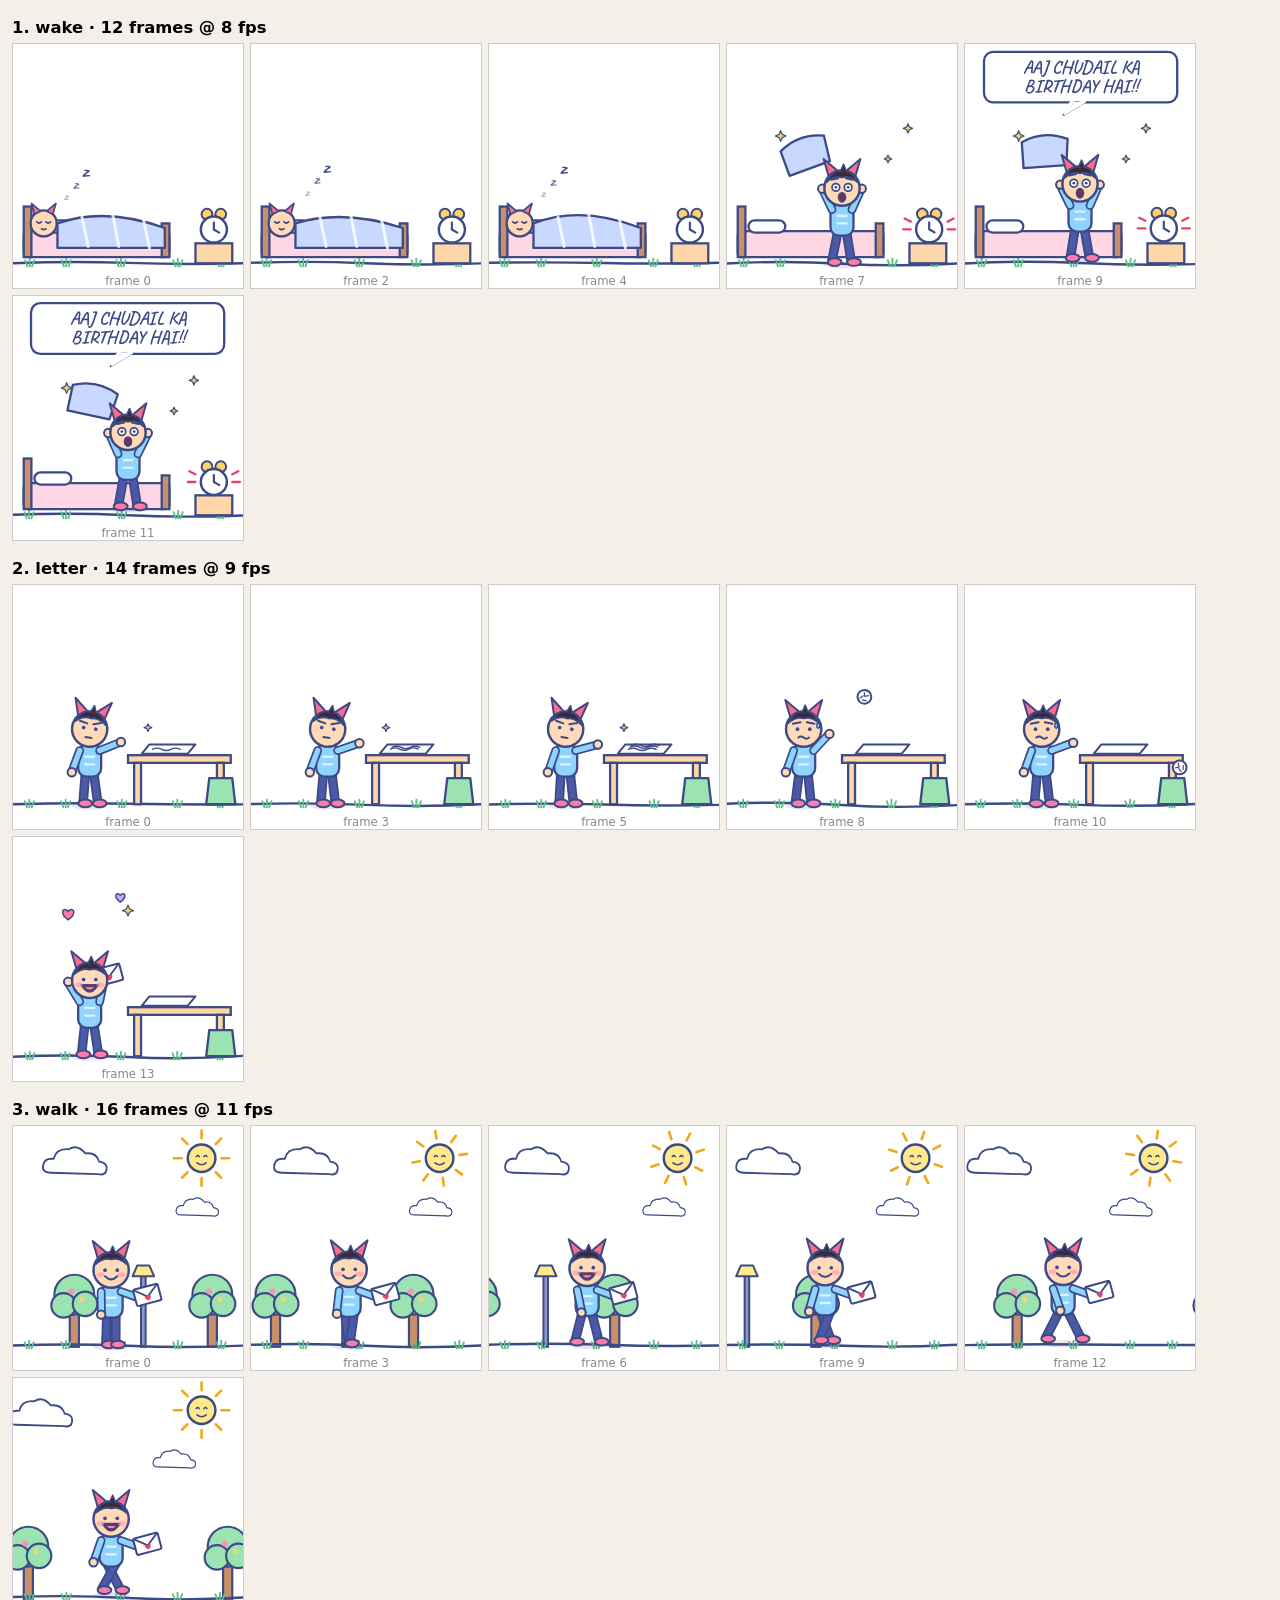
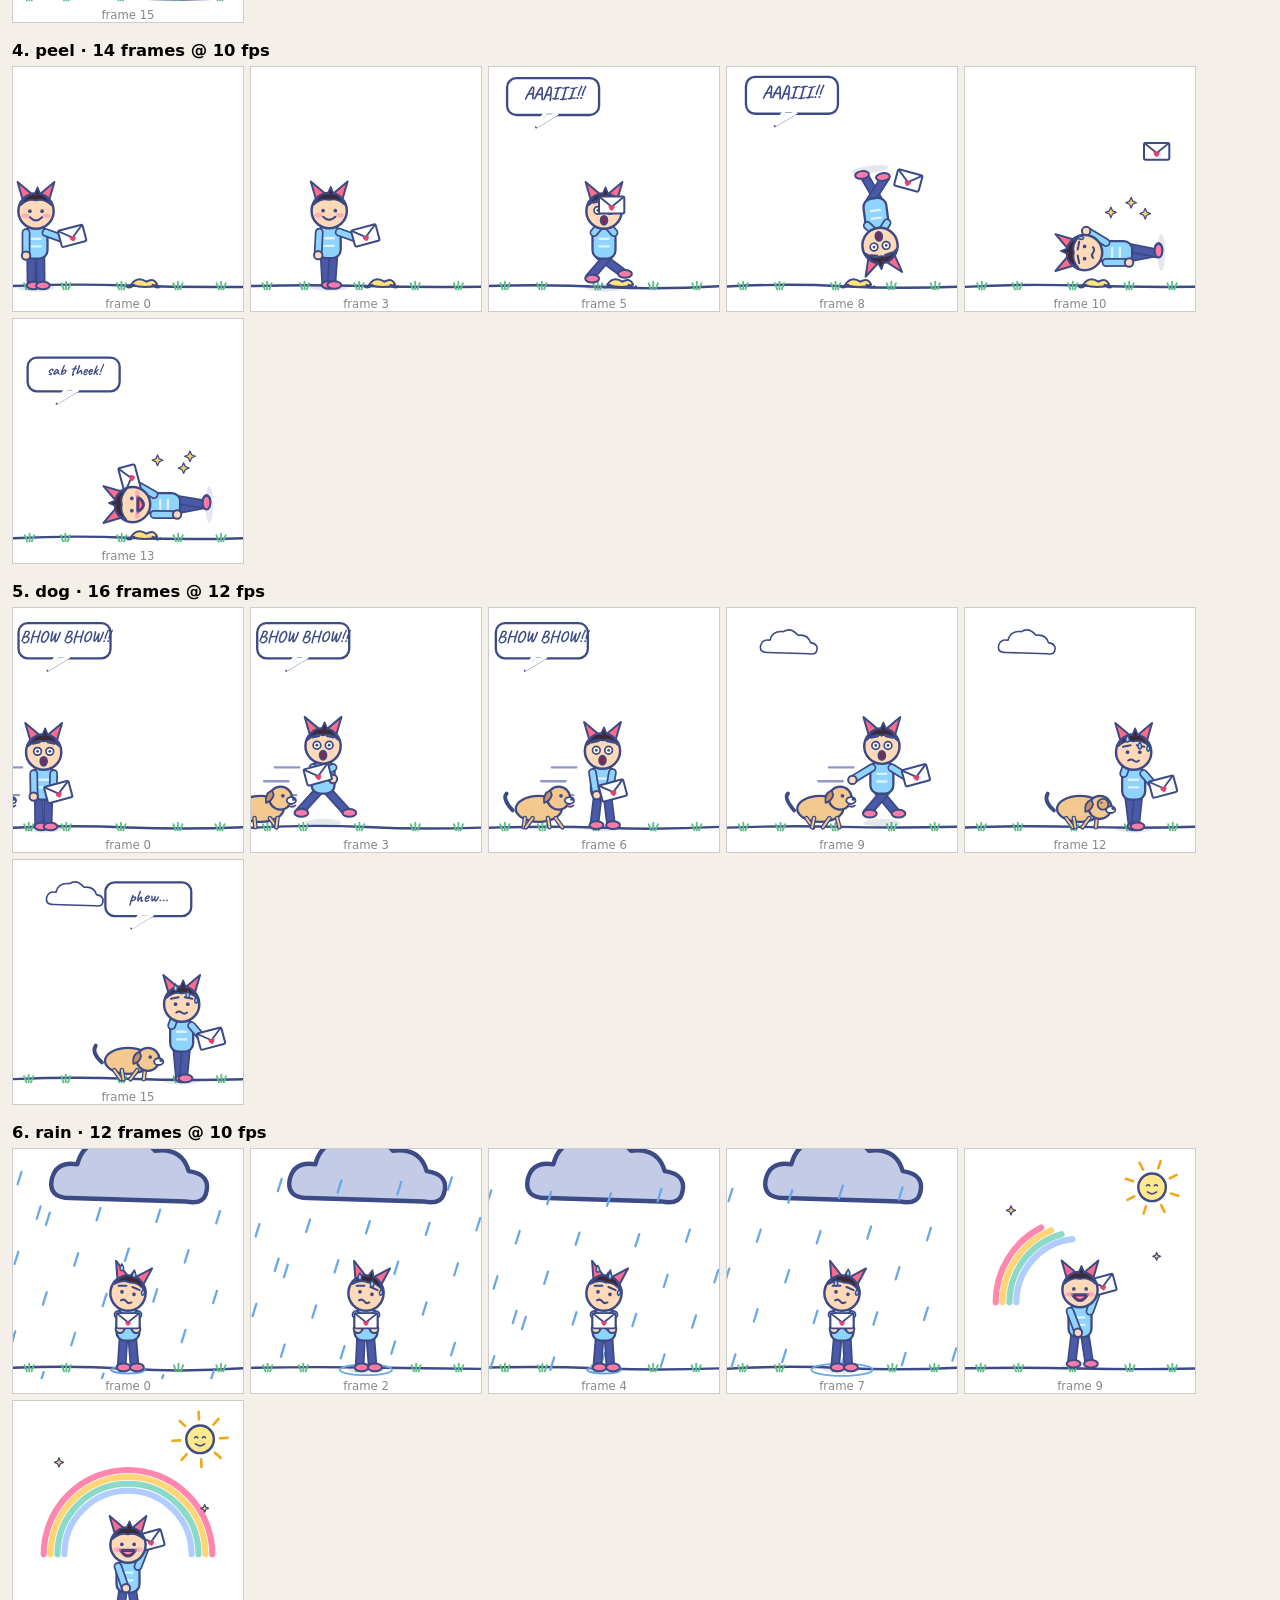
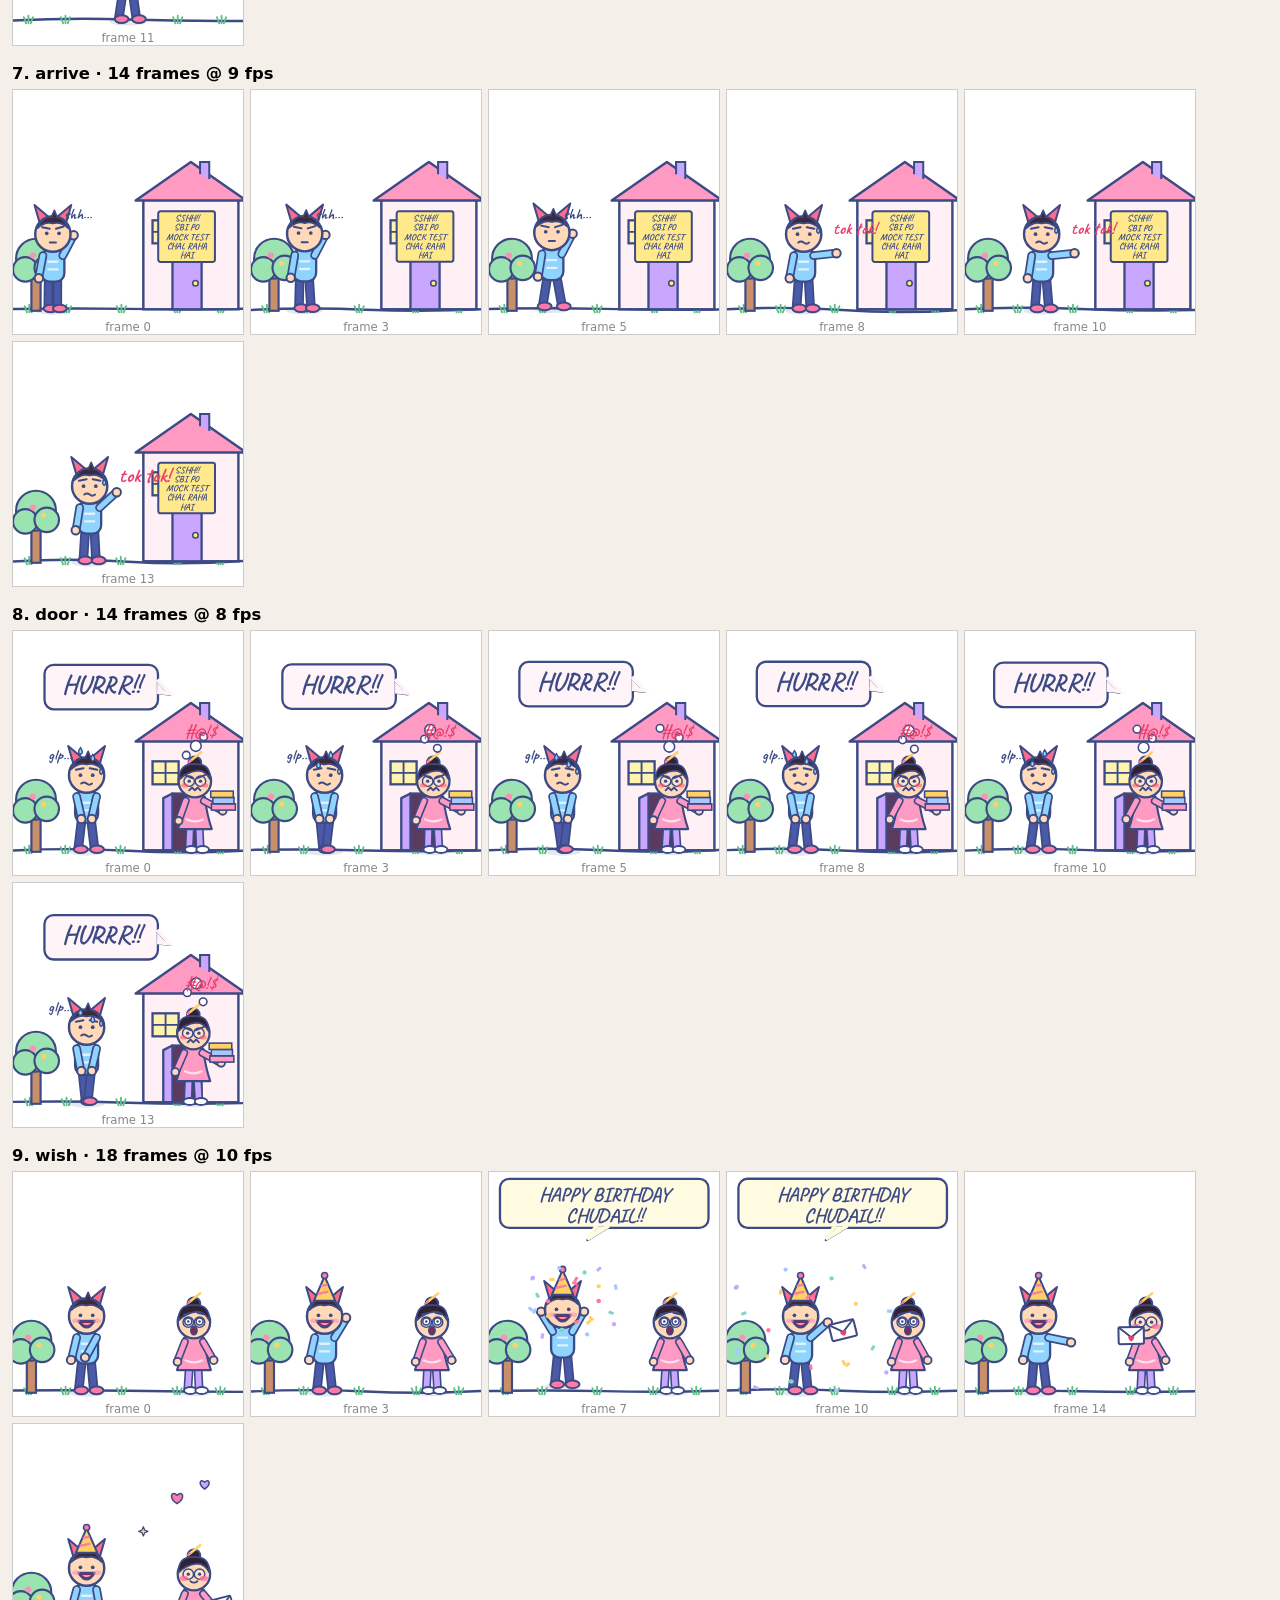
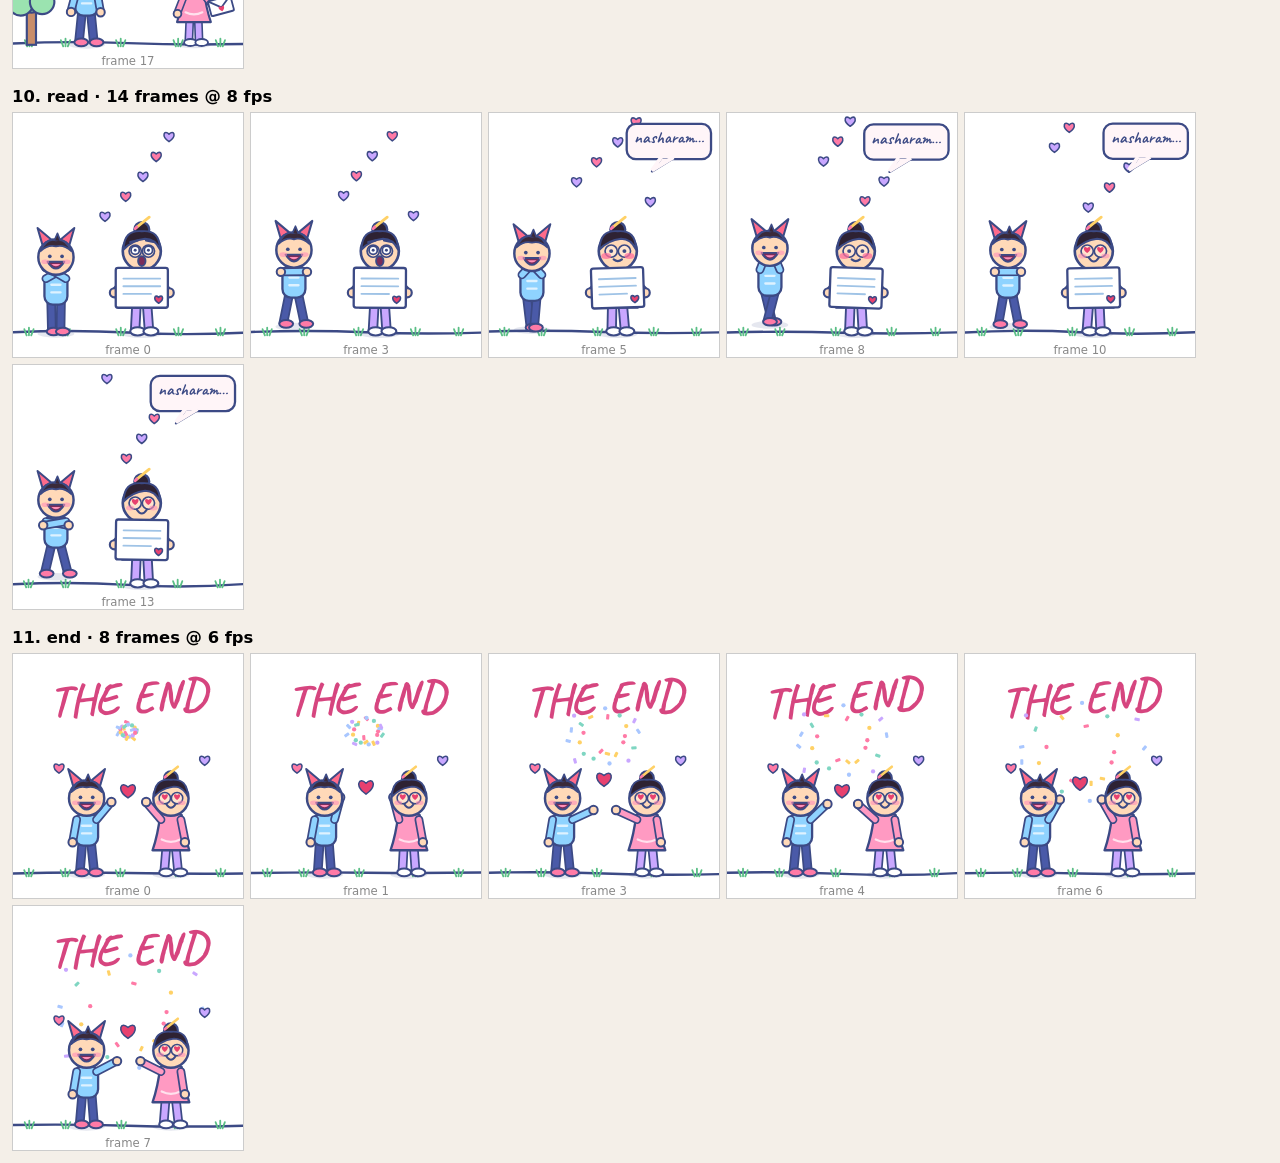
==== tools/storyboard.html @ 45d145d1 "feat: finale flip book story (Rakshas delivers the letter), envelope, typed letter, keepsake card Co" ====
<!doctype html>
<meta charset="utf-8">
<title>Flip-book storyboard (dev tool)</title>
<link href="https://fonts.googleapis.com/css2?family=Caveat:wght@500;700&display=swap" rel="stylesheet">
<style>
  body { margin: 12px; font: 14px system-ui; background: #f4efe8; }
  h3 { margin: 18px 0 6px; } .row { display: flex; gap: 6px; flex-wrap: wrap; }
  .f { width: 230px; background: #fff; border: 1px solid #ccc; } .f svg { width: 100%; display: block; } .f small { display: block; text-align: center; color: #888; }
</style>
<!-- Open http://localhost:8000/tools/storyboard.html?per=6 to see a few frames from every shot while editing js/lib/story.js -->
<div id="out"></div>
<script type="module">
  import { SHOTS, FRAMES, renderFrame } from '../js/lib/story.js';
  const per = +(new URLSearchParams(location.search).get('per') || 6);
  const only = new URLSearchParams(location.search).get('shot');
  let html = '';
  SHOTS.forEach((s, si) => {
    if (only && s.id !== only) return;
    html += `<h3>${si + 1}. ${s.id} · ${s.n} frames @ ${s.fps} fps</h3><div class="row">`;
    const picks = new Set();
    for (let i = 0; i < Math.min(per, s.n); i++) picks.add(Math.round((i / Math.max(1, Math.min(per, s.n) - 1)) * (s.n - 1)));
    for (const k of picks) {
      const idx = FRAMES.findIndex((f) => f.shot === si && f.k === k);
      html += `<div class="f">${renderFrame(idx)}<small>frame ${k}</small></div>`;
    }
    html += '</div>';
  });
  document.getElementById('out').innerHTML = html;
</script>
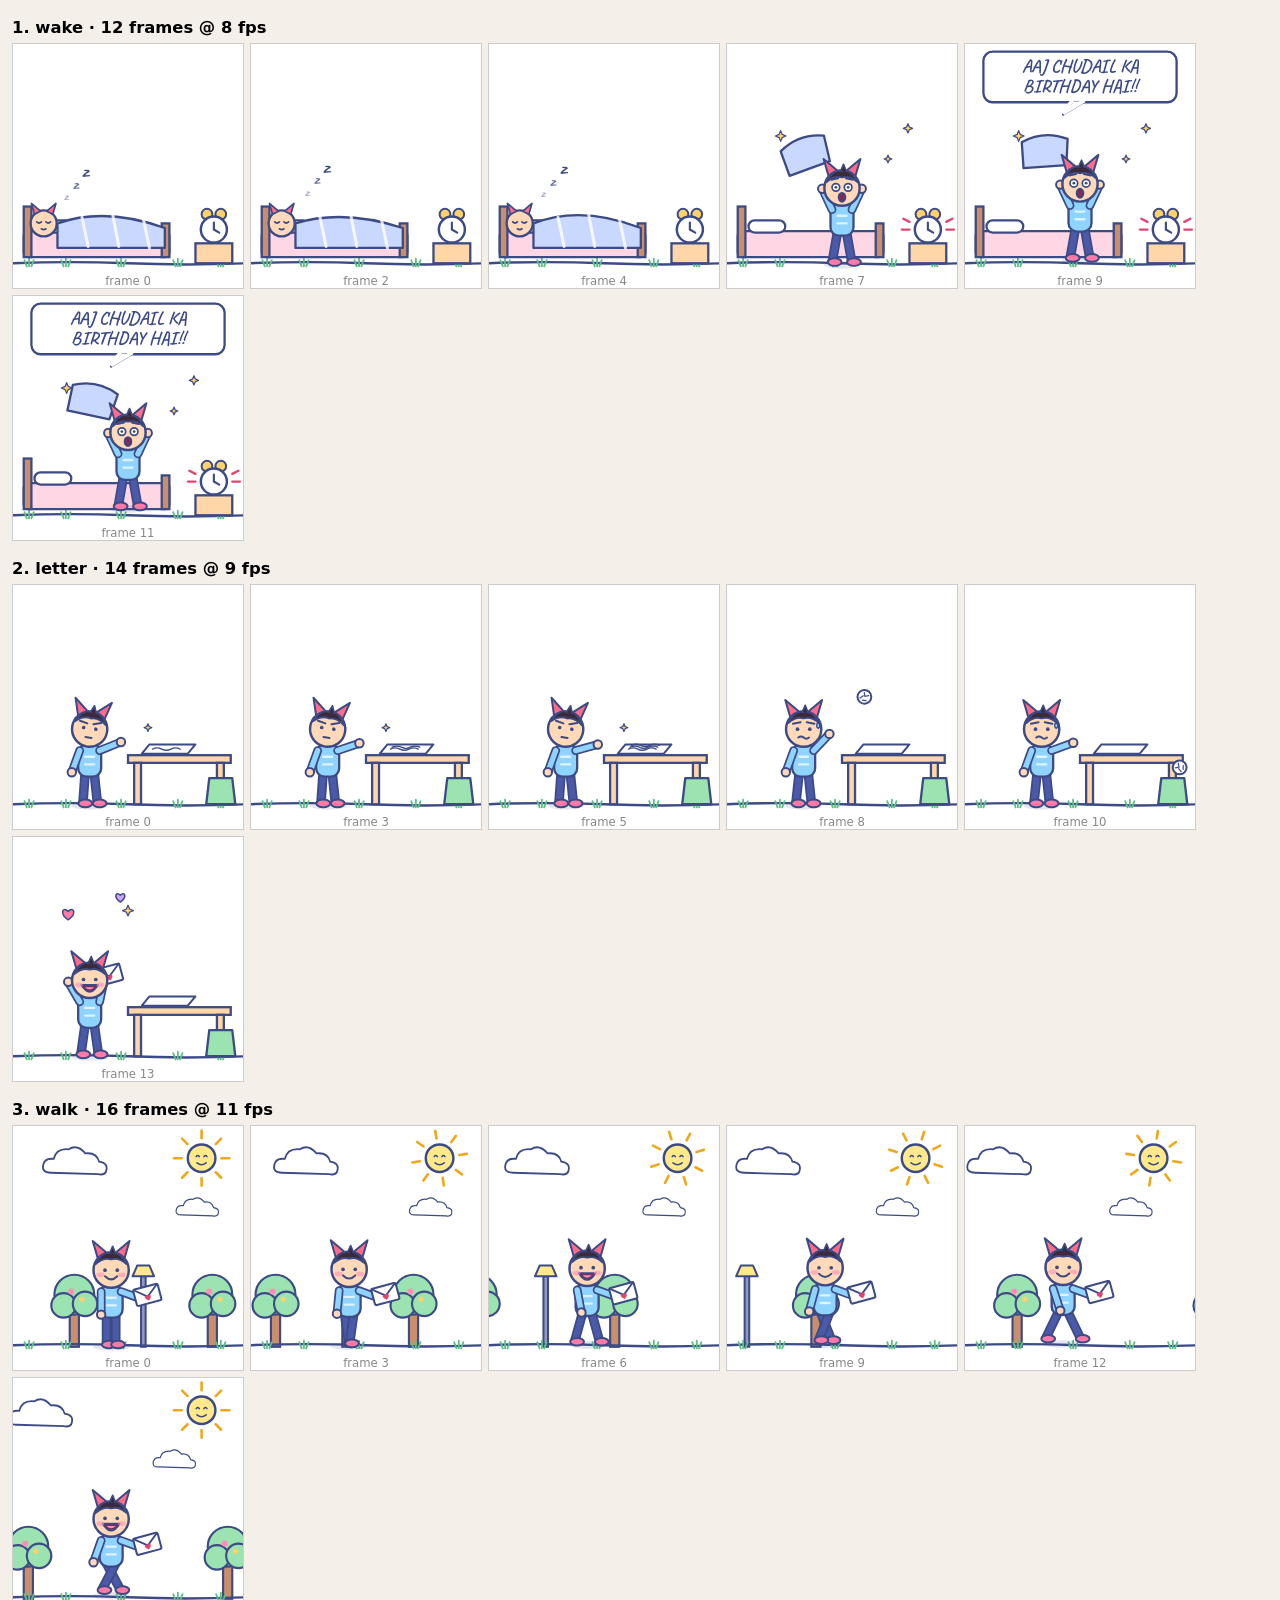
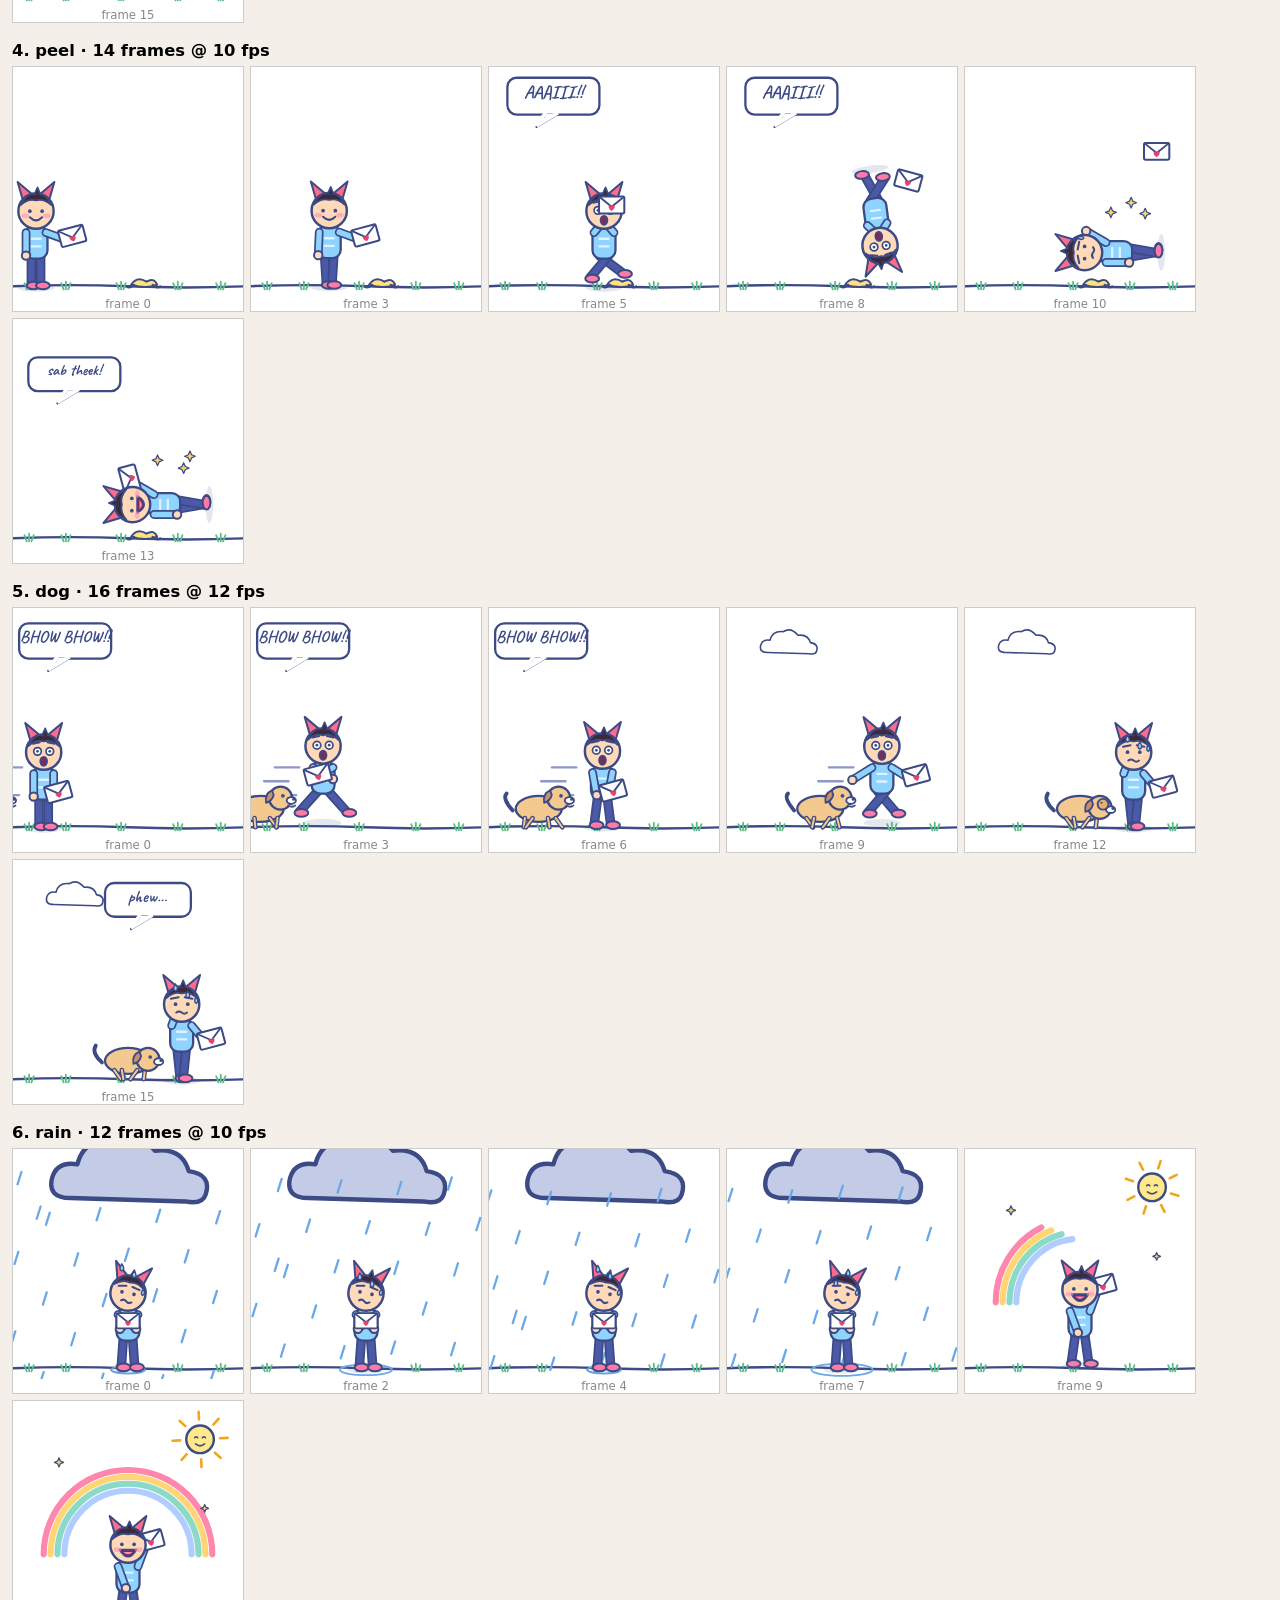
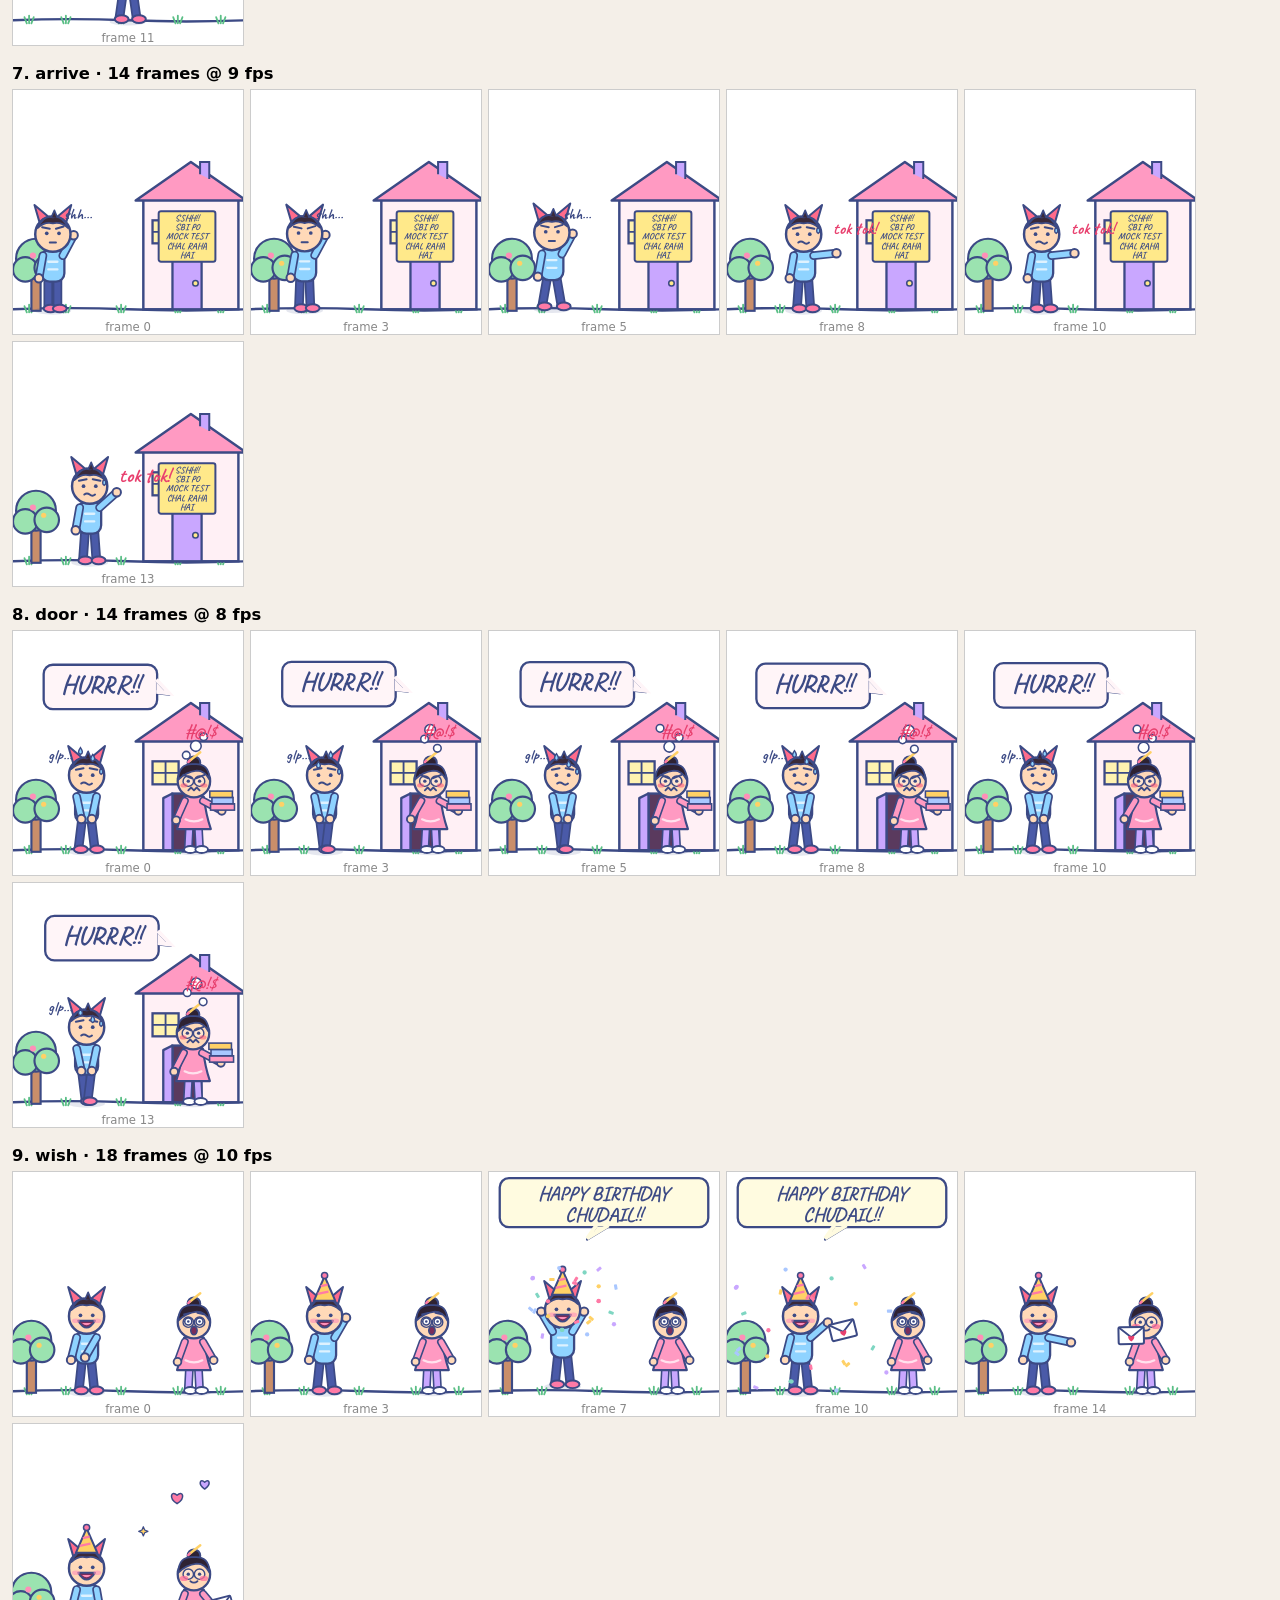
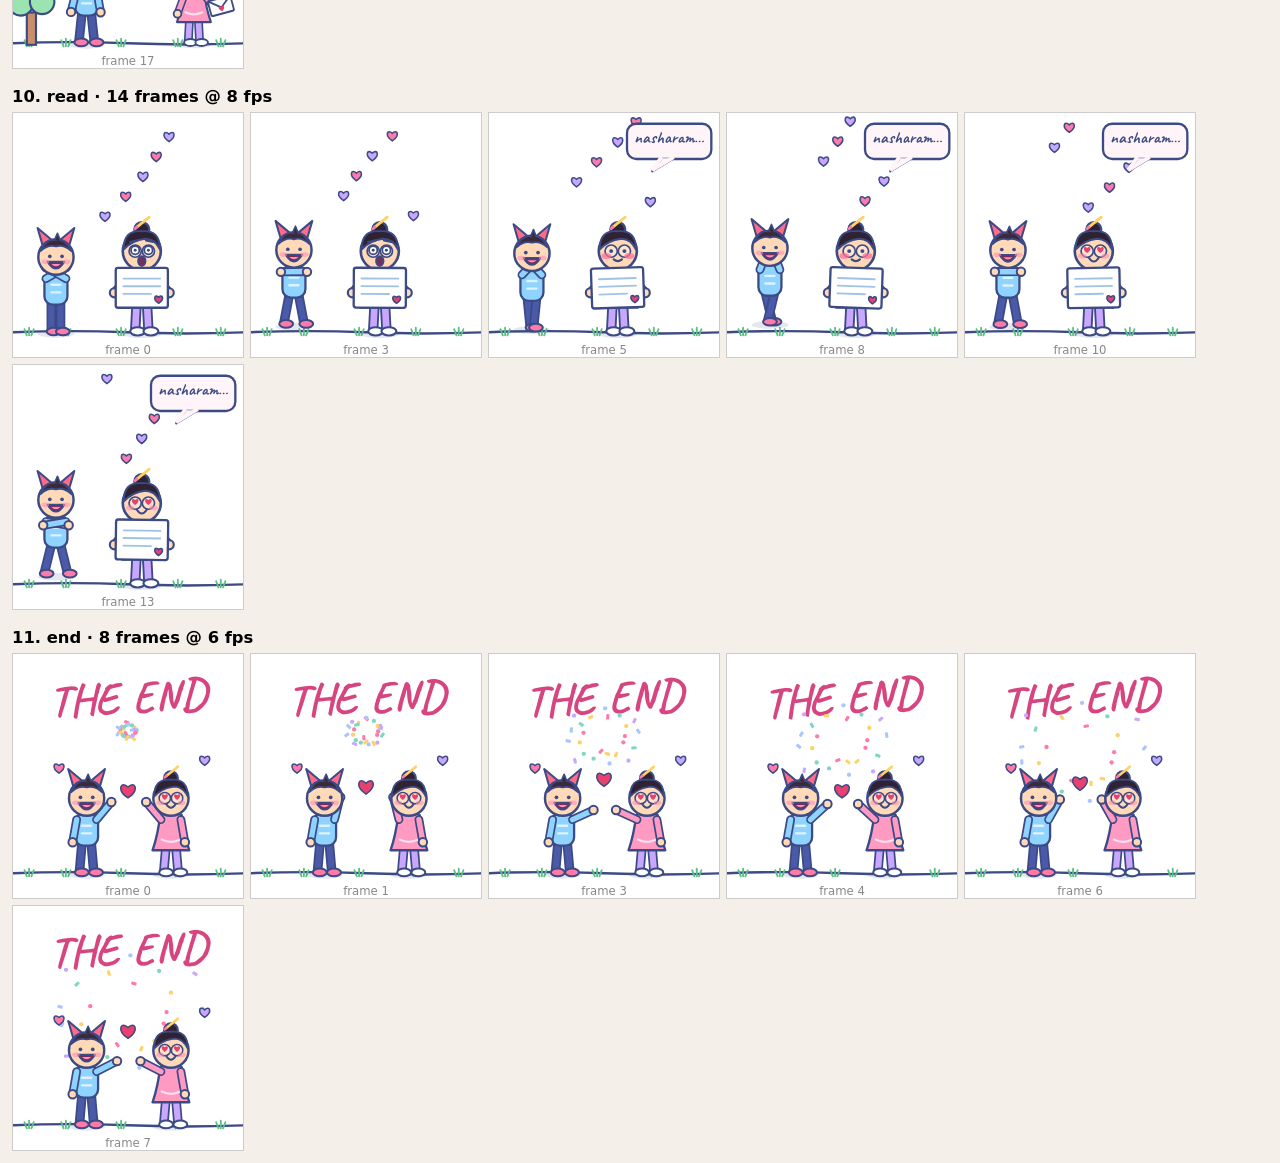
==== commit 3e425636: "feat: finale story plays as a smooth 30fps cartoon instead of a flip book Co-Authored-By: Claude Son" ====
--- a/tools/storyboard.html
+++ b/tools/storyboard.html
@@ -10,7 +10,7 @@
 <!-- Open http://localhost:8000/tools/storyboard.html?per=6 to see a few frames from every shot while editing js/lib/story.js -->
 <div id="out"></div>
 <script type="module">
-  import { SHOTS, FRAMES, renderFrame } from '../js/lib/story.js';
+  import { SHOTS, renderShot } from '../js/lib/story.js';
   const per = +(new URLSearchParams(location.search).get('per') || 6);
   const only = new URLSearchParams(location.search).get('shot');
   let html = '';
@@ -20,8 +20,7 @@
     const picks = new Set();
     for (let i = 0; i < Math.min(per, s.n); i++) picks.add(Math.round((i / Math.max(1, Math.min(per, s.n) - 1)) * (s.n - 1)));
     for (const k of picks) {
-      const idx = FRAMES.findIndex((f) => f.shot === si && f.k === k);
-      html += `<div class="f">${renderFrame(idx)}<small>frame ${k}</small></div>`;
+      html += `<div class="f">${renderShot(si, k)}<small>frame ${k}</small></div>`;
     }
     html += '</div>';
   });
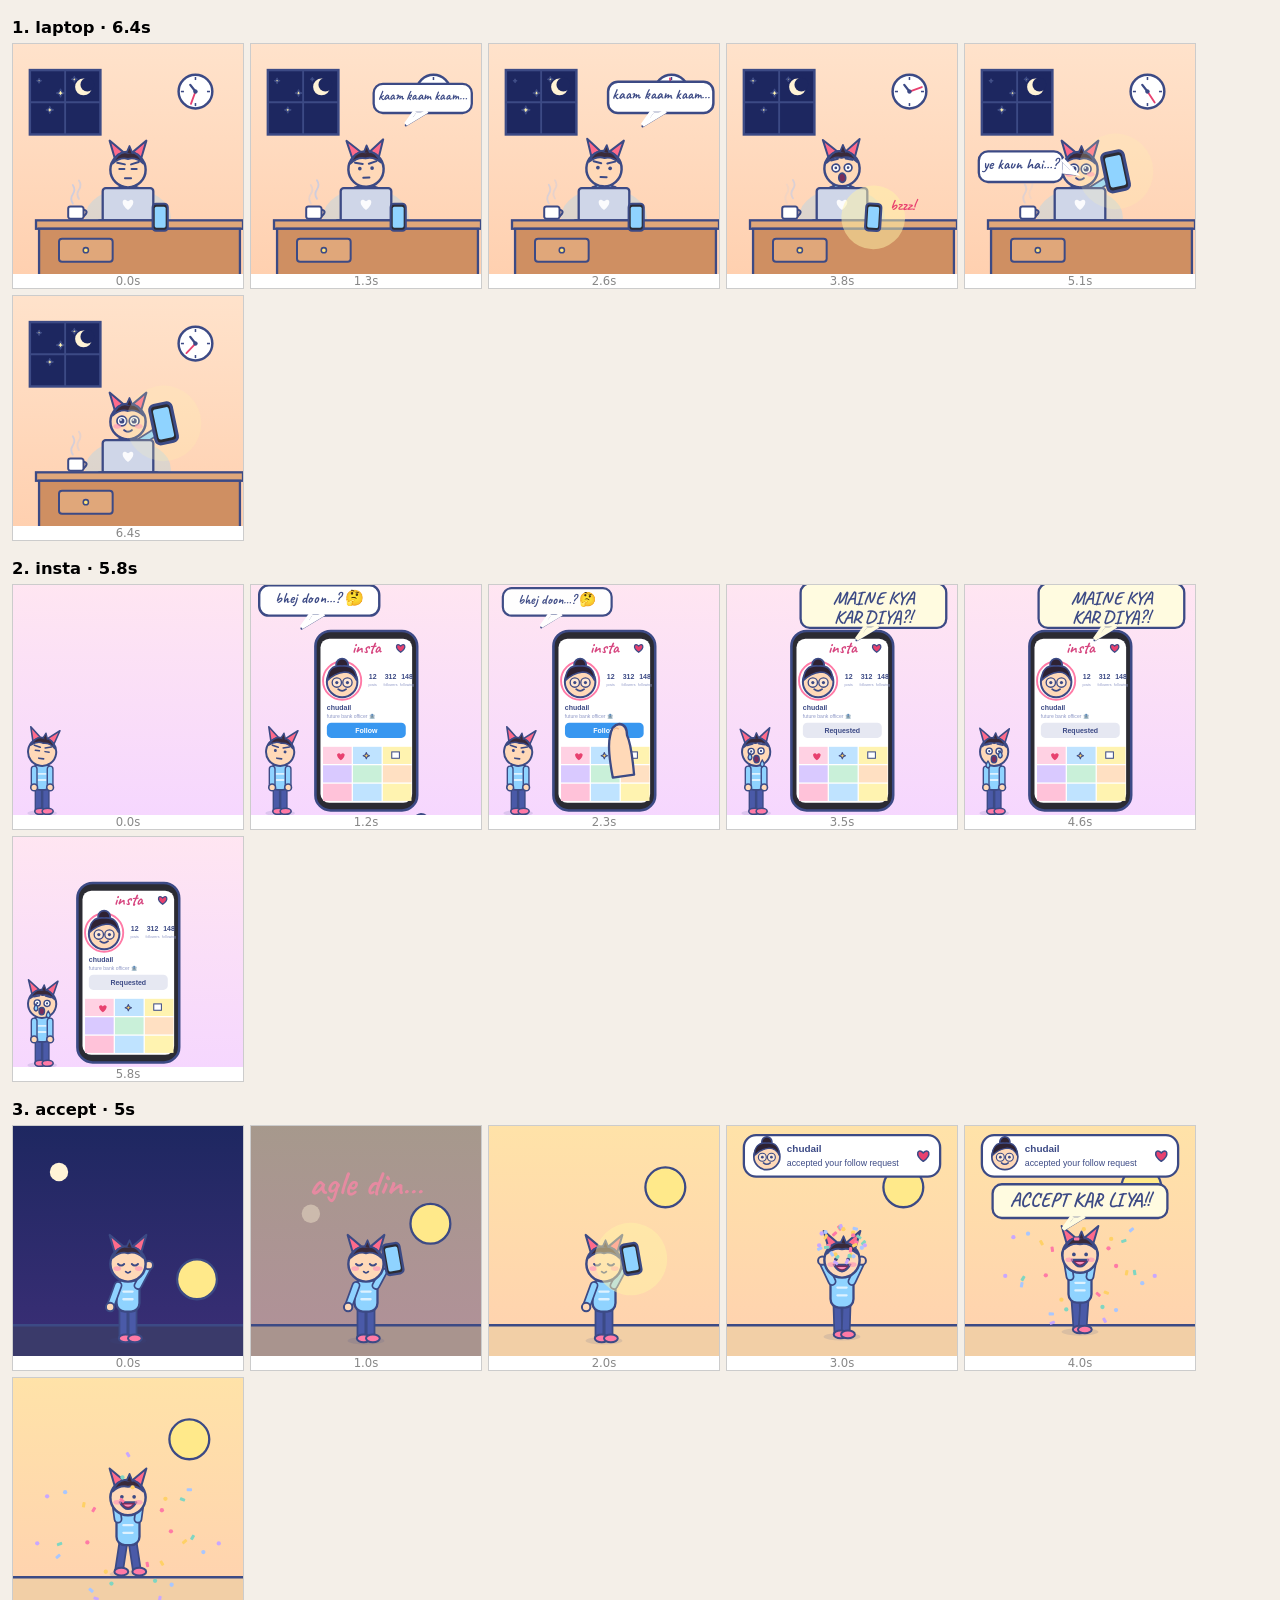
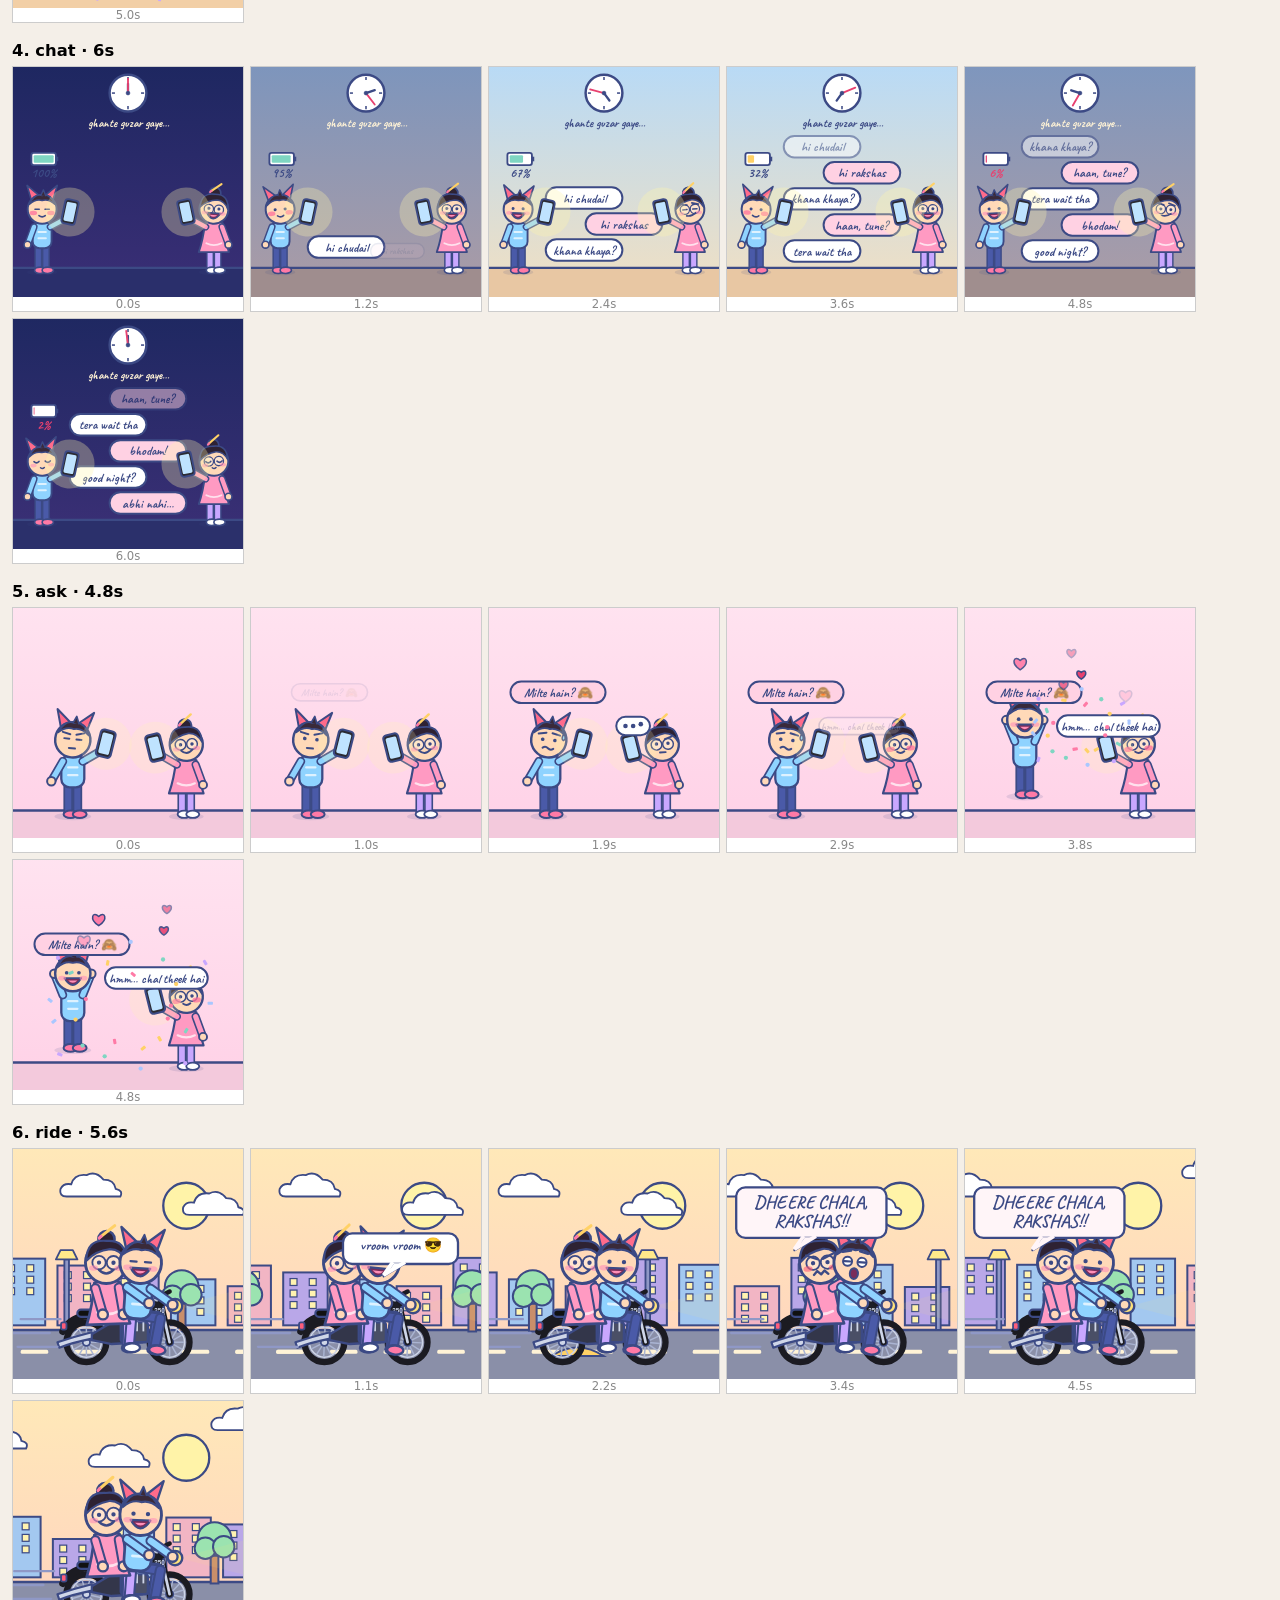
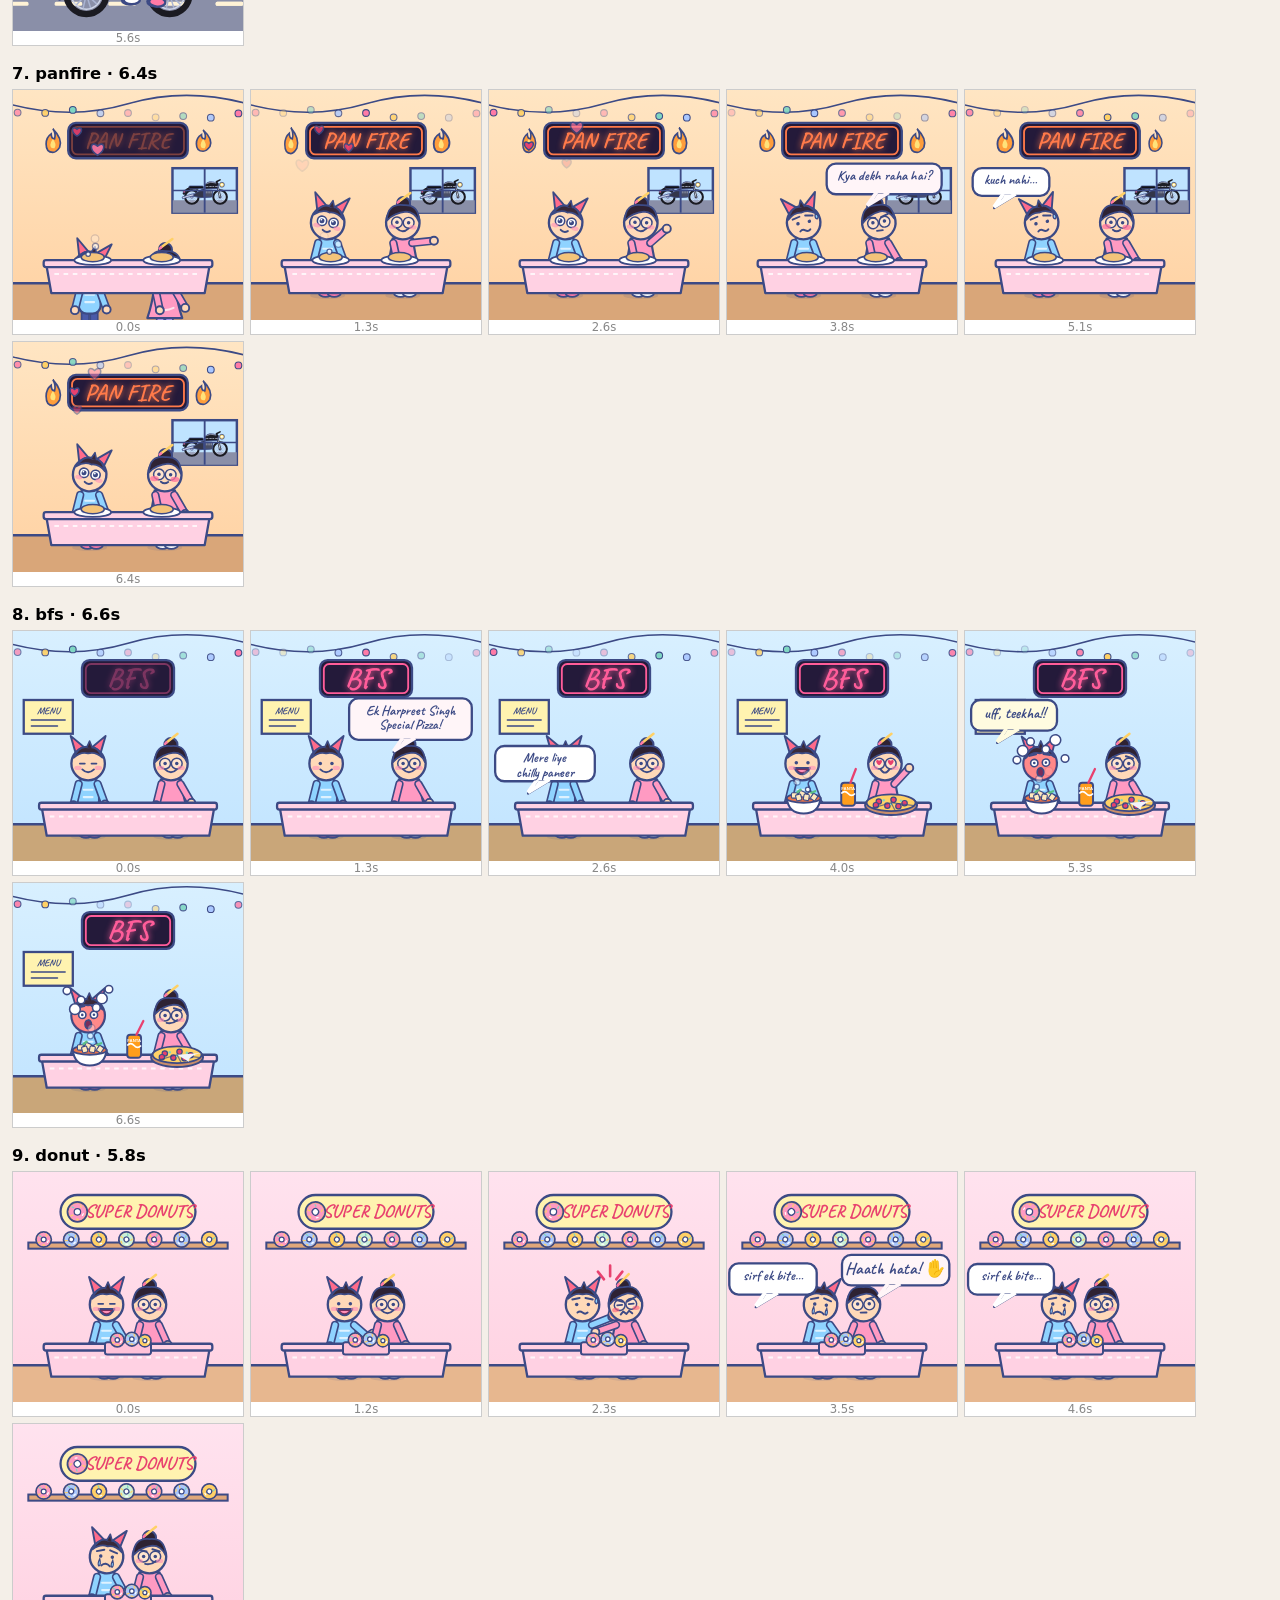
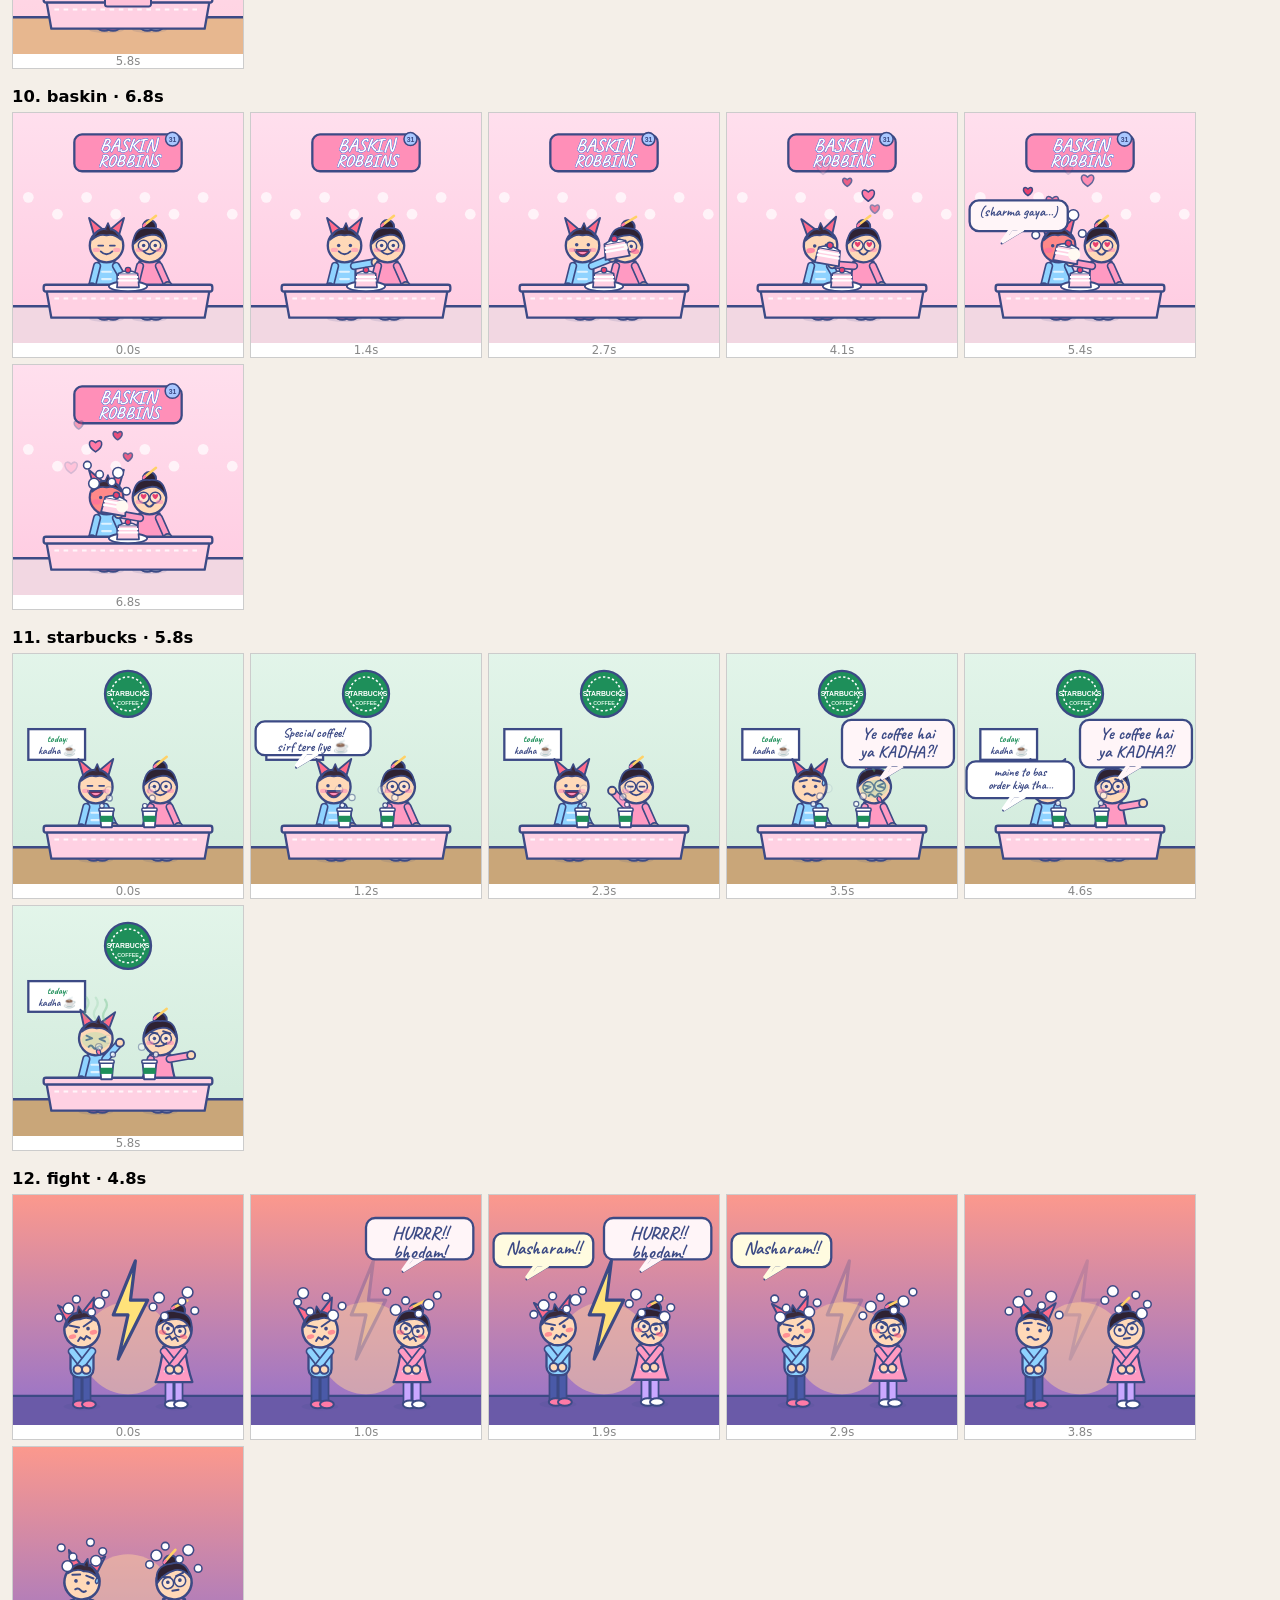
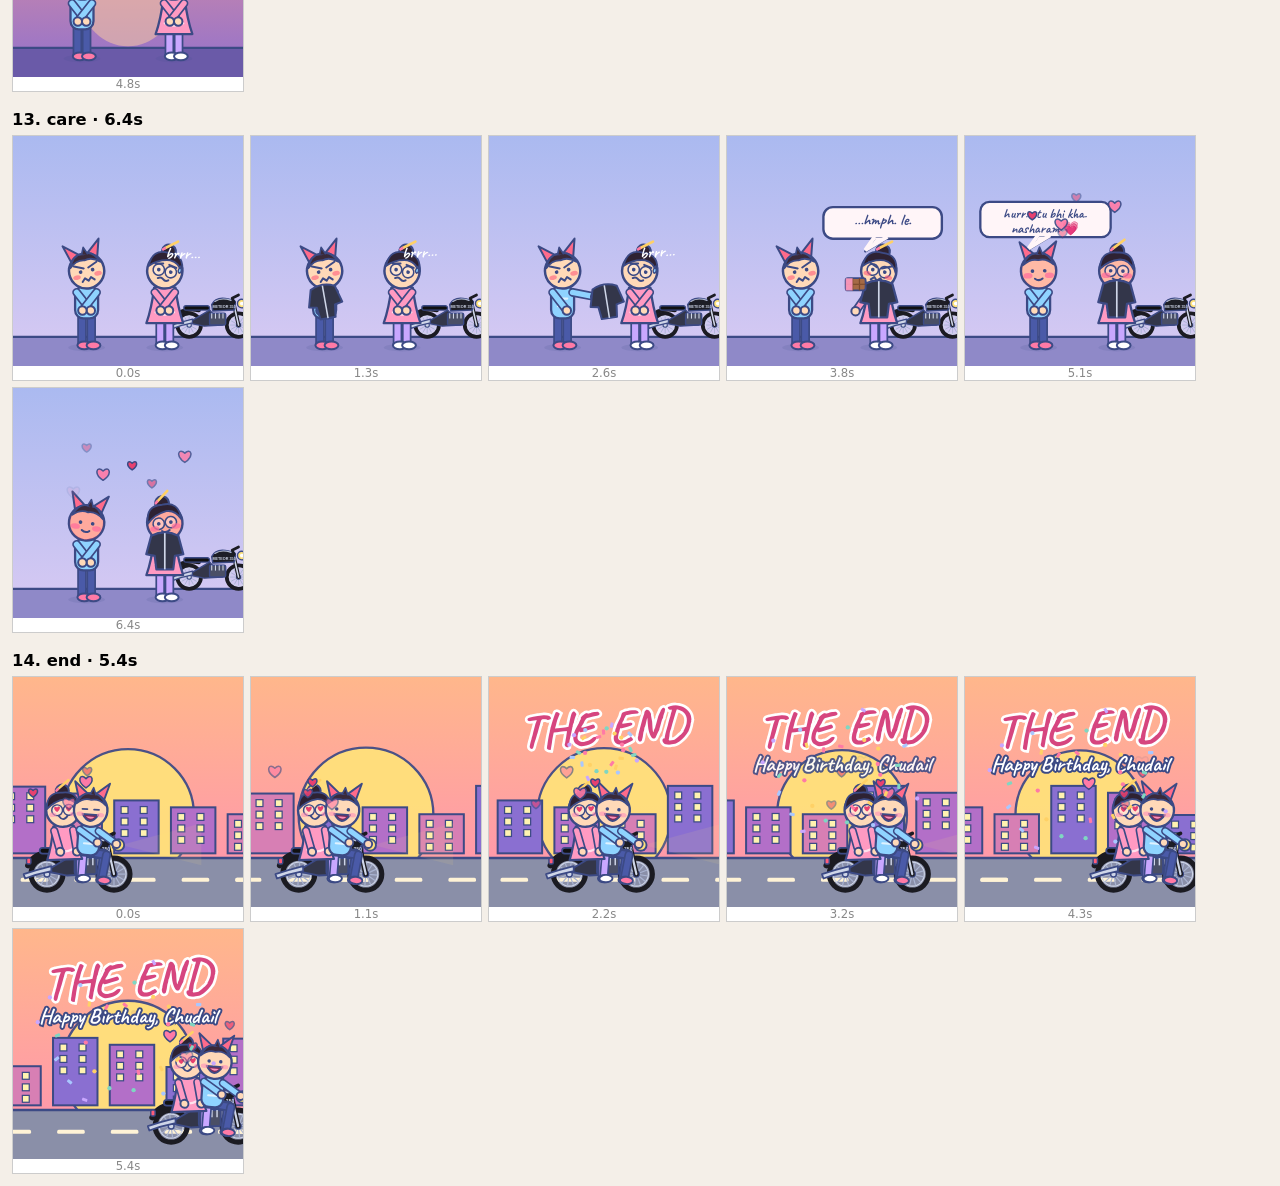
==== commit cd38cde5: "New love story cartoon: laptop, Insta, chats, Pan Fire, BFS, Super Donuts, Baskin Robbins, Starbucks" ====
--- a/tools/storyboard.html
+++ b/tools/storyboard.html
@@ -1,13 +1,13 @@
 <!doctype html>
 <meta charset="utf-8">
-<title>Flip-book storyboard (dev tool)</title>
+<title>Story storyboard (dev tool)</title>
 <link href="https://fonts.googleapis.com/css2?family=Caveat:wght@500;700&display=swap" rel="stylesheet">
 <style>
   body { margin: 12px; font: 14px system-ui; background: #f4efe8; }
   h3 { margin: 18px 0 6px; } .row { display: flex; gap: 6px; flex-wrap: wrap; }
   .f { width: 230px; background: #fff; border: 1px solid #ccc; } .f svg { width: 100%; display: block; } .f small { display: block; text-align: center; color: #888; }
 </style>
-<!-- Open http://localhost:8000/tools/storyboard.html?per=6 to see a few frames from every shot while editing js/lib/story.js -->
+<!-- Open http://localhost:8000/tools/storyboard.html?per=6 to see a few moments from every shot while editing js/lib/story.js -->
 <div id="out"></div>
 <script type="module">
   import { SHOTS, renderShot } from '../js/lib/story.js';
@@ -16,11 +16,10 @@
   let html = '';
   SHOTS.forEach((s, si) => {
     if (only && s.id !== only) return;
-    html += `<h3>${si + 1}. ${s.id} · ${s.n} frames @ ${s.fps} fps</h3><div class="row">`;
-    const picks = new Set();
-    for (let i = 0; i < Math.min(per, s.n); i++) picks.add(Math.round((i / Math.max(1, Math.min(per, s.n) - 1)) * (s.n - 1)));
-    for (const k of picks) {
-      html += `<div class="f">${renderShot(si, k)}<small>frame ${k}</small></div>`;
+    html += `<h3>${si + 1}. ${s.id} · ${s.dur}s</h3><div class="row">`;
+    for (let i = 0; i < per; i++) {
+      const t = (i / Math.max(1, per - 1)) * (s.dur - 0.01);
+      html += `<div class="f">${renderShot(si, t)}<small>${t.toFixed(1)}s</small></div>`;
     }
     html += '</div>';
   });
